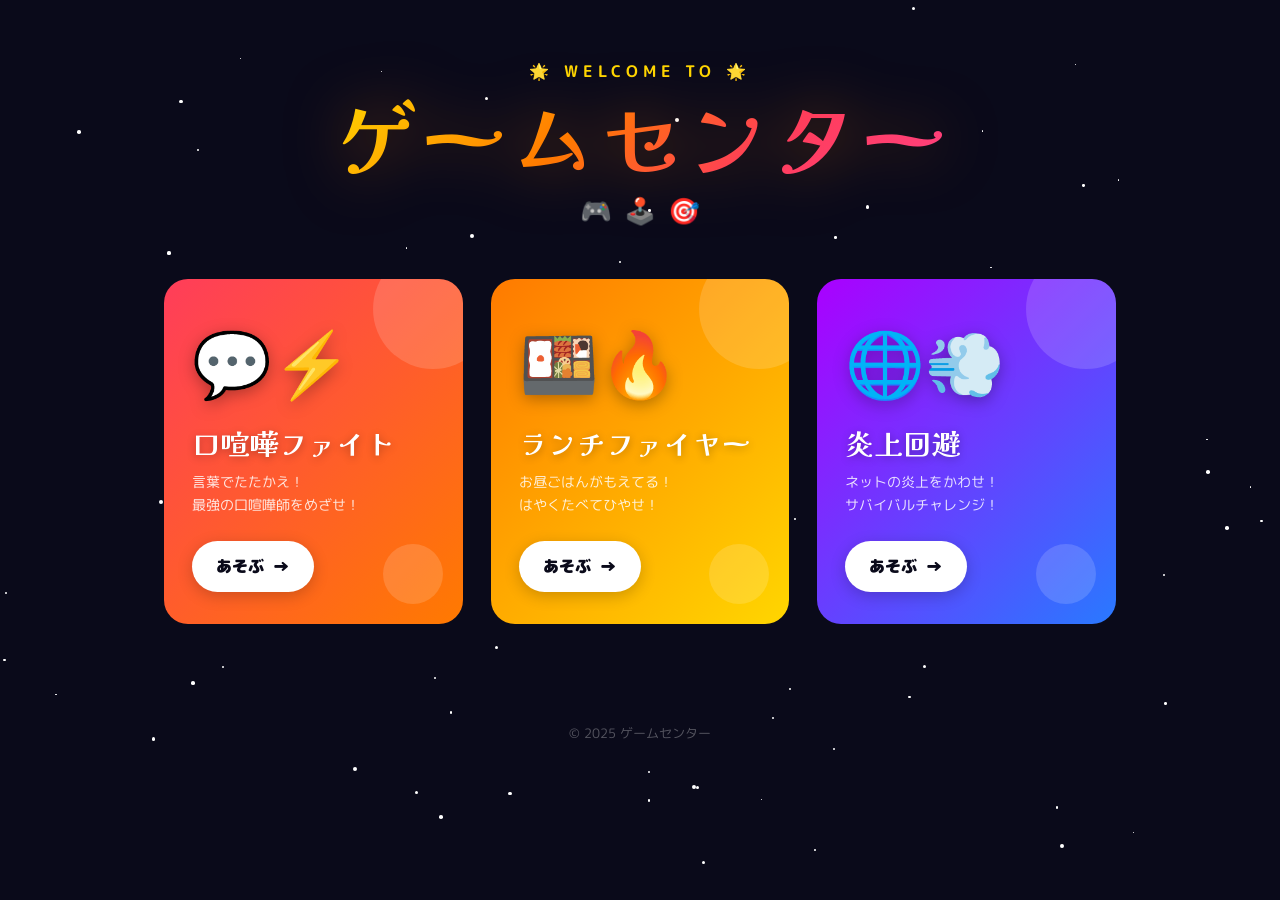
==== index.html @ 389746f2 "Add files via upload" ====
<!DOCTYPE html>
<html lang="ja">
<head>
  <meta charset="UTF-8">
  <meta name="viewport" content="width=device-width, initial-scale=1.0">
  <title>ゲームセンター🎮</title>
  <link href="https://fonts.googleapis.com/css2?family=Kaisei+Decol:wght@700&family=M+PLUS+Rounded+1c:wght@400;700;900&display=swap" rel="stylesheet">
  <style>
    :root {
      --red: #FF3D5A;
      --orange: #FF7A00;
      --yellow: #FFD600;
      --green: #00C853;
      --blue: #2979FF;
      --purple: #AA00FF;
      --pink: #FF4081;
    }

    * { margin: 0; padding: 0; box-sizing: border-box; }

    body {
      font-family: 'M PLUS Rounded 1c', sans-serif;
      background: #0a0a1a;
      min-height: 100vh;
      overflow-x: hidden;
      cursor: default;
    }

    /* 背景の星 */
    .stars {
      position: fixed;
      inset: 0;
      pointer-events: none;
      z-index: 0;
    }
    .star {
      position: absolute;
      border-radius: 50%;
      background: white;
      animation: twinkle var(--d) infinite ease-in-out alternate;
    }
    @keyframes twinkle {
      from { opacity: 0.1; transform: scale(0.8); }
      to   { opacity: 0.9; transform: scale(1.2); }
    }

    /* ヘッダー */
    header {
      position: relative;
      z-index: 10;
      text-align: center;
      padding: 60px 20px 30px;
    }

    .title-wrap {
      display: inline-block;
      position: relative;
    }

    .title-sub {
      font-size: 1rem;
      font-weight: 700;
      letter-spacing: 0.3em;
      color: var(--yellow);
      text-transform: uppercase;
      margin-bottom: 8px;
      animation: fadeDown 0.6s ease both;
    }

    h1 {
      font-family: 'Kaisei Decol', serif;
      font-size: clamp(2.8rem, 8vw, 5.5rem);
      line-height: 1;
      background: linear-gradient(135deg, var(--yellow) 0%, var(--orange) 40%, var(--red) 70%, var(--pink) 100%);
      -webkit-background-clip: text;
      -webkit-text-fill-color: transparent;
      background-clip: text;
      filter: drop-shadow(0 0 30px rgba(255, 122, 0, 0.5));
      animation: fadeDown 0.6s 0.1s ease both;
    }

    .title-deco {
      display: flex;
      align-items: center;
      justify-content: center;
      gap: 12px;
      margin-top: 12px;
      animation: fadeDown 0.6s 0.2s ease both;
    }
    .title-deco span {
      font-size: 1.6rem;
      animation: bounce 1.5s infinite ease-in-out;
    }
    .title-deco span:nth-child(2) { animation-delay: 0.2s; }
    .title-deco span:nth-child(3) { animation-delay: 0.4s; }

    @keyframes bounce {
      0%, 100% { transform: translateY(0); }
      50% { transform: translateY(-8px); }
    }
    @keyframes fadeDown {
      from { opacity: 0; transform: translateY(-20px); }
      to   { opacity: 1; transform: translateY(0); }
    }

    /* ゲームカード一覧 */
    .games-grid {
      position: relative;
      z-index: 10;
      display: grid;
      grid-template-columns: repeat(auto-fit, minmax(280px, 1fr));
      gap: 28px;
      max-width: 1000px;
      margin: 0 auto;
      padding: 20px 24px 80px;
    }

    .game-card {
      position: relative;
      border-radius: 24px;
      overflow: hidden;
      text-decoration: none;
      display: block;
      transform: translateY(40px);
      opacity: 0;
      animation: cardIn 0.6s ease forwards;
      transition: transform 0.2s ease, box-shadow 0.2s ease;
    }
    .game-card:nth-child(1) { animation-delay: 0.3s; }
    .game-card:nth-child(2) { animation-delay: 0.45s; }
    .game-card:nth-child(3) { animation-delay: 0.6s; }

    @keyframes cardIn {
      to { opacity: 1; transform: translateY(0); }
    }

    .game-card:hover {
      transform: translateY(-6px) scale(1.02);
      box-shadow: 0 20px 60px rgba(0,0,0,0.5);
    }
    .game-card:active {
      transform: scale(0.97);
    }

    .card-bg {
      position: absolute;
      inset: 0;
      z-index: 0;
      transition: opacity 0.3s;
    }
    .game-card:hover .card-bg {
      opacity: 0.85;
    }

    /* カード1: 口喧嘩ファイト */
    .card-1 .card-bg {
      background: linear-gradient(135deg, #FF3D5A 0%, #FF7A00 100%);
    }
    /* カード2: ランチファイヤー */
    .card-2 .card-bg {
      background: linear-gradient(135deg, #FF7A00 0%, #FFD600 100%);
    }
    /* カード3: 炎上回避 */
    .card-3 .card-bg {
      background: linear-gradient(135deg, #AA00FF 0%, #2979FF 100%);
    }

    .card-inner {
      position: relative;
      z-index: 1;
      padding: 36px 28px 32px;
    }

    .card-emoji {
      font-size: 4rem;
      display: block;
      margin-bottom: 16px;
      filter: drop-shadow(0 4px 8px rgba(0,0,0,0.3));
      transition: transform 0.3s ease;
    }
    .game-card:hover .card-emoji {
      transform: scale(1.15) rotate(-5deg);
    }

    .card-title {
      font-family: 'Kaisei Decol', serif;
      font-size: 1.8rem;
      color: white;
      text-shadow: 0 2px 8px rgba(0,0,0,0.3);
      margin-bottom: 10px;
      line-height: 1.2;
    }

    .card-desc {
      font-size: 0.9rem;
      color: rgba(255,255,255,0.85);
      line-height: 1.6;
      margin-bottom: 24px;
    }

    .play-btn {
      display: inline-flex;
      align-items: center;
      gap: 8px;
      background: white;
      color: #0a0a1a;
      font-family: 'M PLUS Rounded 1c', sans-serif;
      font-weight: 900;
      font-size: 1rem;
      padding: 12px 24px;
      border-radius: 50px;
      box-shadow: 0 4px 16px rgba(0,0,0,0.2);
      transition: transform 0.15s, box-shadow 0.15s;
    }
    .game-card:hover .play-btn {
      transform: scale(1.05);
      box-shadow: 0 6px 20px rgba(0,0,0,0.3);
    }
    .play-btn .arrow {
      font-size: 1.1rem;
      transition: transform 0.2s;
    }
    .game-card:hover .play-btn .arrow {
      transform: translateX(4px);
    }

    /* デコレーション図形 */
    .card-deco {
      position: absolute;
      border-radius: 50%;
      opacity: 0.15;
      pointer-events: none;
    }
    .deco-1 { width: 120px; height: 120px; background: white; top: -30px; right: -30px; }
    .deco-2 { width: 60px; height: 60px; background: white; bottom: 20px; right: 20px; }

    /* フッター */
    footer {
      position: relative;
      z-index: 10;
      text-align: center;
      padding: 20px;
      color: rgba(255,255,255,0.3);
      font-size: 0.8rem;
    }
  </style>
</head>
<body>

  <!-- 星の背景 -->
  <div class="stars" id="stars"></div>

  <header>
    <div class="title-wrap">
      <p class="title-sub">🌟 Welcome to 🌟</p>
      <h1>ゲームセンター</h1>
      <div class="title-deco">
        <span>🎮</span>
        <span>🕹️</span>
        <span>🎯</span>
      </div>
    </div>
  </header>

  <main class="games-grid">

    <a href="kuchikenkafight.html" class="game-card card-1">
      <div class="card-bg"></div>
      <div class="card-deco deco-1"></div>
      <div class="card-deco deco-2"></div>
      <div class="card-inner">
        <span class="card-emoji">💬⚡</span>
        <h2 class="card-title">口喧嘩ファイト</h2>
        <p class="card-desc">言葉でたたかえ！<br>最強の口喧嘩師をめざせ！</p>
        <div class="play-btn">あそぶ <span class="arrow">→</span></div>
      </div>
    </a>

    <a href="lunchfire.html" class="game-card card-2">
      <div class="card-bg"></div>
      <div class="card-deco deco-1"></div>
      <div class="card-deco deco-2"></div>
      <div class="card-inner">
        <span class="card-emoji">🍱🔥</span>
        <h2 class="card-title">ランチファイヤー</h2>
        <p class="card-desc">お昼ごはんがもえてる！<br>はやくたべてひやせ！</p>
        <div class="play-btn">あそぶ <span class="arrow">→</span></div>
      </div>
    </a>

    <a href="enjo-kaihi.html" class="game-card card-3">
      <div class="card-bg"></div>
      <div class="card-deco deco-1"></div>
      <div class="card-deco deco-2"></div>
      <div class="card-inner">
        <span class="card-emoji">🌐💨</span>
        <h2 class="card-title">炎上回避</h2>
        <p class="card-desc">ネットの炎上をかわせ！<br>サバイバルチャレンジ！</p>
        <div class="play-btn">あそぶ <span class="arrow">→</span></div>
      </div>
    </a>

  </main>

  <footer>© 2025 ゲームセンター</footer>

  <script>
    // 星を生成
    const starsEl = document.getElementById('stars');
    for (let i = 0; i < 80; i++) {
      const s = document.createElement('div');
      s.className = 'star';
      const size = Math.random() * 3 + 1;
      s.style.cssText = `
        width: ${size}px;
        height: ${size}px;
        top: ${Math.random() * 100}%;
        left: ${Math.random() * 100}%;
        --d: ${Math.random() * 3 + 1.5}s;
        animation-delay: ${Math.random() * 3}s;
      `;
      starsEl.appendChild(s);
    }
  </script>
</body>
</html>
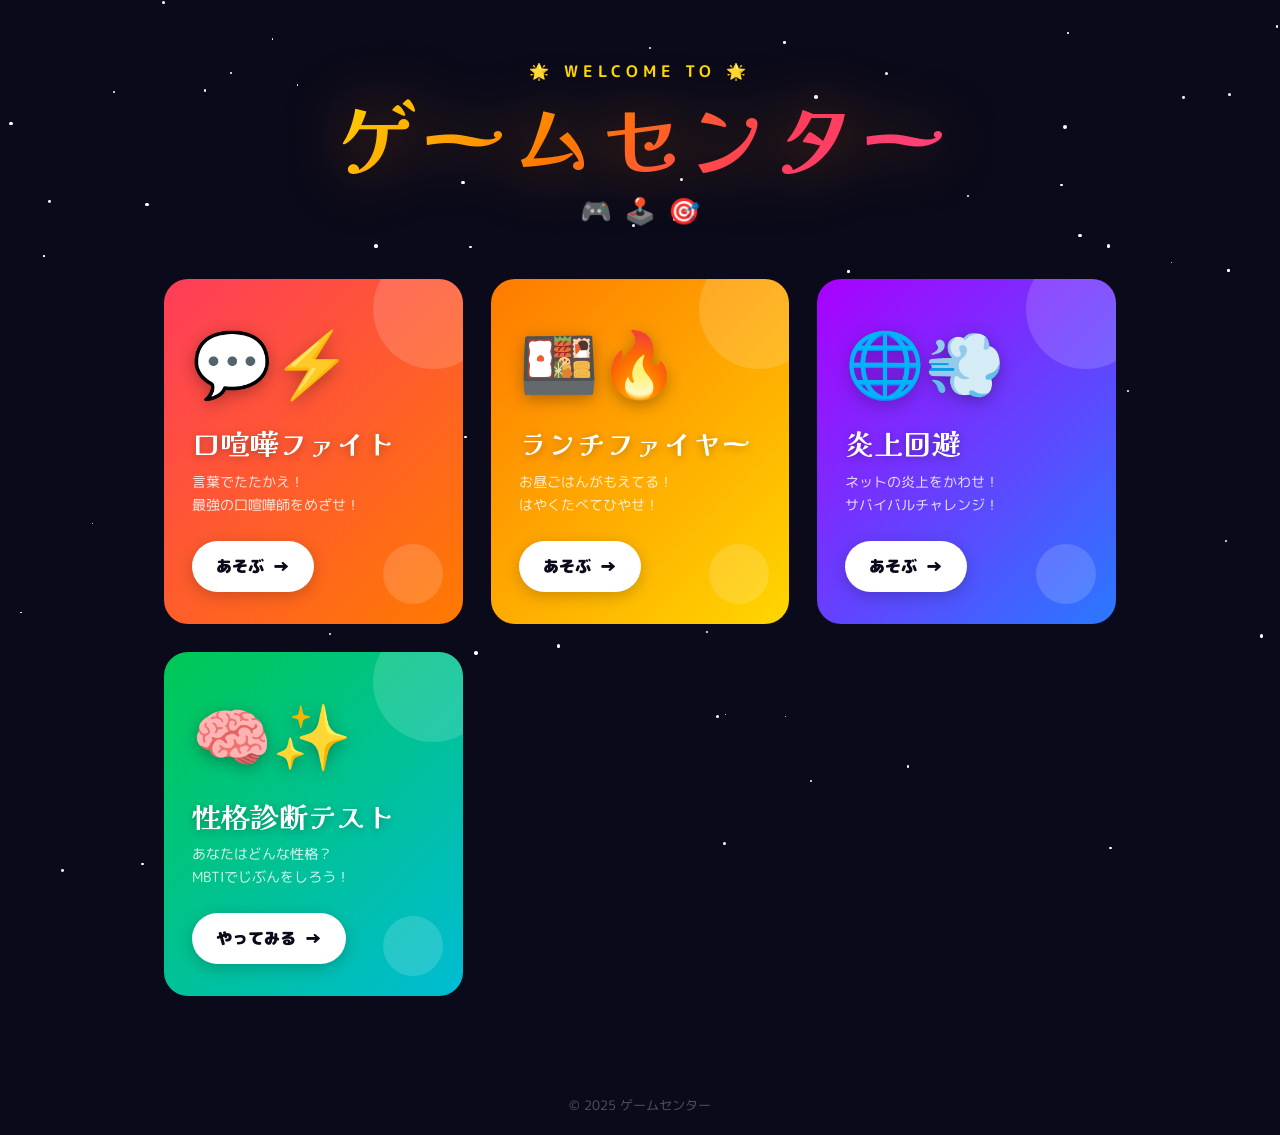
==== commit 7881bf8b: "Add files via upload" ====
--- a/index.html
+++ b/index.html
@@ -129,6 +129,7 @@
     .game-card:nth-child(1) { animation-delay: 0.3s; }
     .game-card:nth-child(2) { animation-delay: 0.45s; }
     .game-card:nth-child(3) { animation-delay: 0.6s; }
+    .game-card:nth-child(4) { animation-delay: 0.75s; }
 
     @keyframes cardIn {
       to { opacity: 1; transform: translateY(0); }
@@ -163,6 +164,10 @@
     /* カード3: 炎上回避 */
     .card-3 .card-bg {
       background: linear-gradient(135deg, #AA00FF 0%, #2979FF 100%);
+    }
+    /* カード4: 性格診断 */
+    .card-4 .card-bg {
+      background: linear-gradient(135deg, #00C853 0%, #00BCD4 100%);
     }
 
     .card-inner {
@@ -297,6 +302,18 @@
         <h2 class="card-title">炎上回避</h2>
         <p class="card-desc">ネットの炎上をかわせ！<br>サバイバルチャレンジ！</p>
         <div class="play-btn">あそぶ <span class="arrow">→</span></div>
+      </div>
+    </a>
+
+    <a href="mbti-diagnosis.html" class="game-card card-4">
+      <div class="card-bg"></div>
+      <div class="card-deco deco-1"></div>
+      <div class="card-deco deco-2"></div>
+      <div class="card-inner">
+        <span class="card-emoji">🧠✨</span>
+        <h2 class="card-title">性格診断テスト</h2>
+        <p class="card-desc">あなたはどんな性格？<br>MBTIでじぶんをしろう！</p>
+        <div class="play-btn">やってみる <span class="arrow">→</span></div>
       </div>
     </a>
 
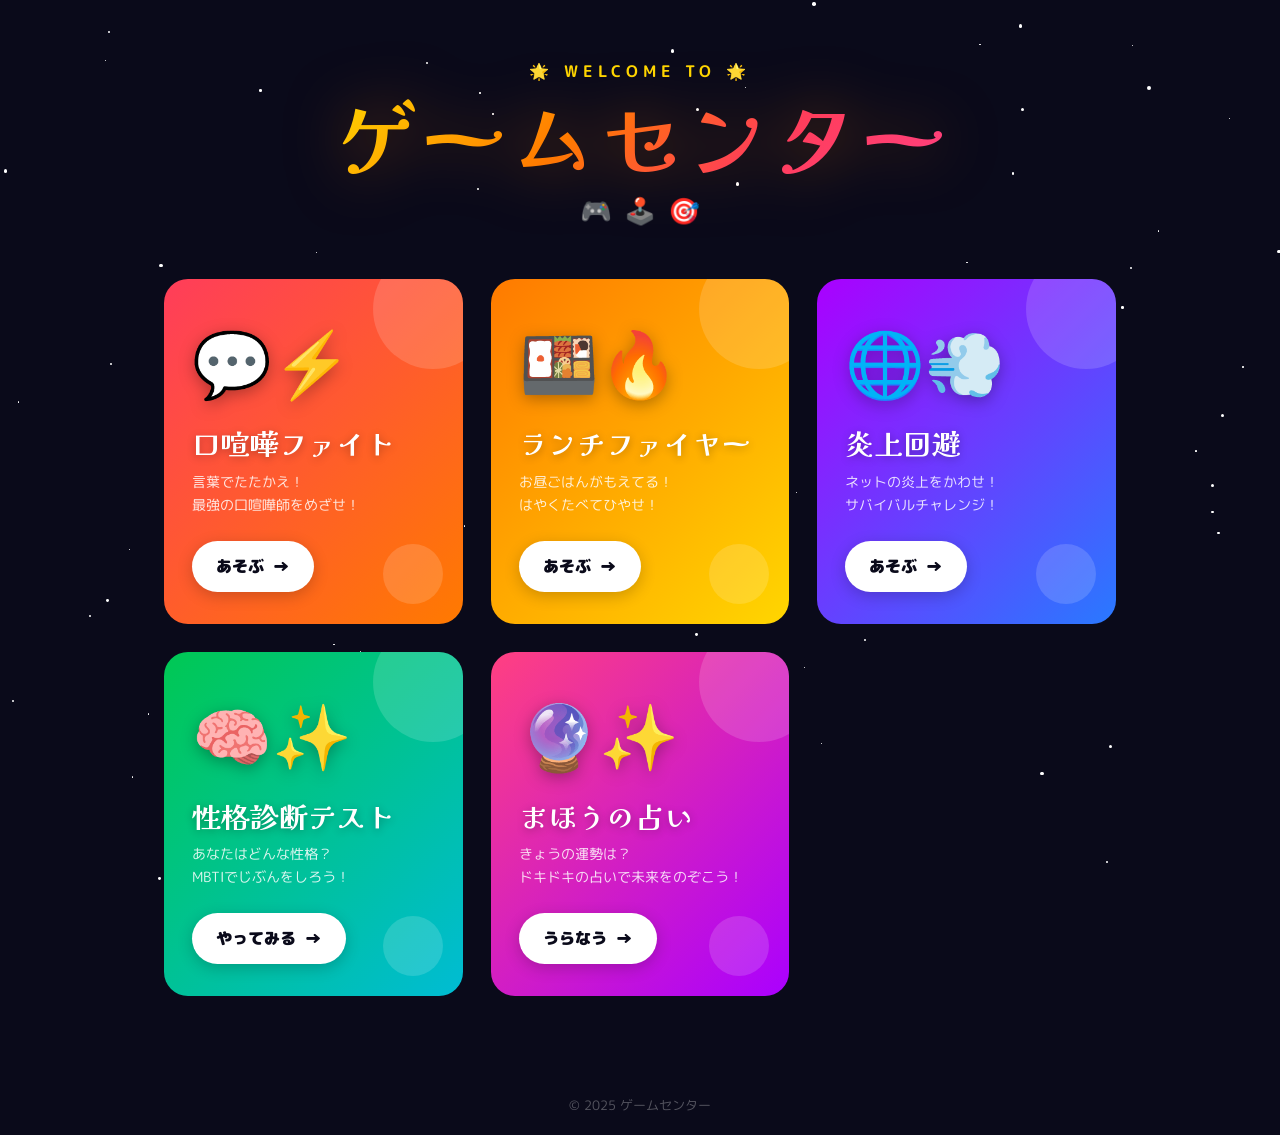
==== commit 8813bb02: "Add files via upload" ====
--- a/index.html
+++ b/index.html
@@ -130,6 +130,7 @@
     .game-card:nth-child(2) { animation-delay: 0.45s; }
     .game-card:nth-child(3) { animation-delay: 0.6s; }
     .game-card:nth-child(4) { animation-delay: 0.75s; }
+    .game-card:nth-child(5) { animation-delay: 0.9s; }
 
     @keyframes cardIn {
       to { opacity: 1; transform: translateY(0); }
@@ -168,6 +169,10 @@
     /* カード4: 性格診断 */
     .card-4 .card-bg {
       background: linear-gradient(135deg, #00C853 0%, #00BCD4 100%);
+    }
+    /* カード5: 占い */
+    .card-5 .card-bg {
+      background: linear-gradient(135deg, #FF4081 0%, #AA00FF 100%);
     }
 
     .card-inner {
@@ -252,7 +257,6 @@
 </head>
 <body>
 
-  <!-- 星の背景 -->
   <div class="stars" id="stars"></div>
 
   <header>
@@ -314,6 +318,18 @@
         <h2 class="card-title">性格診断テスト</h2>
         <p class="card-desc">あなたはどんな性格？<br>MBTIでじぶんをしろう！</p>
         <div class="play-btn">やってみる <span class="arrow">→</span></div>
+      </div>
+    </a>
+
+    <a href="fortune/index.html" class="game-card card-5">
+      <div class="card-bg"></div>
+      <div class="card-deco deco-1"></div>
+      <div class="card-deco deco-2"></div>
+      <div class="card-inner">
+        <span class="card-emoji">🔮✨</span>
+        <h2 class="card-title">まほうの占い</h2>
+        <p class="card-desc">きょうの運勢は？<br>ドキドキの占いで未来をのぞこう！</p>
+        <div class="play-btn">うらなう <span class="arrow">→</span></div>
       </div>
     </a>
 
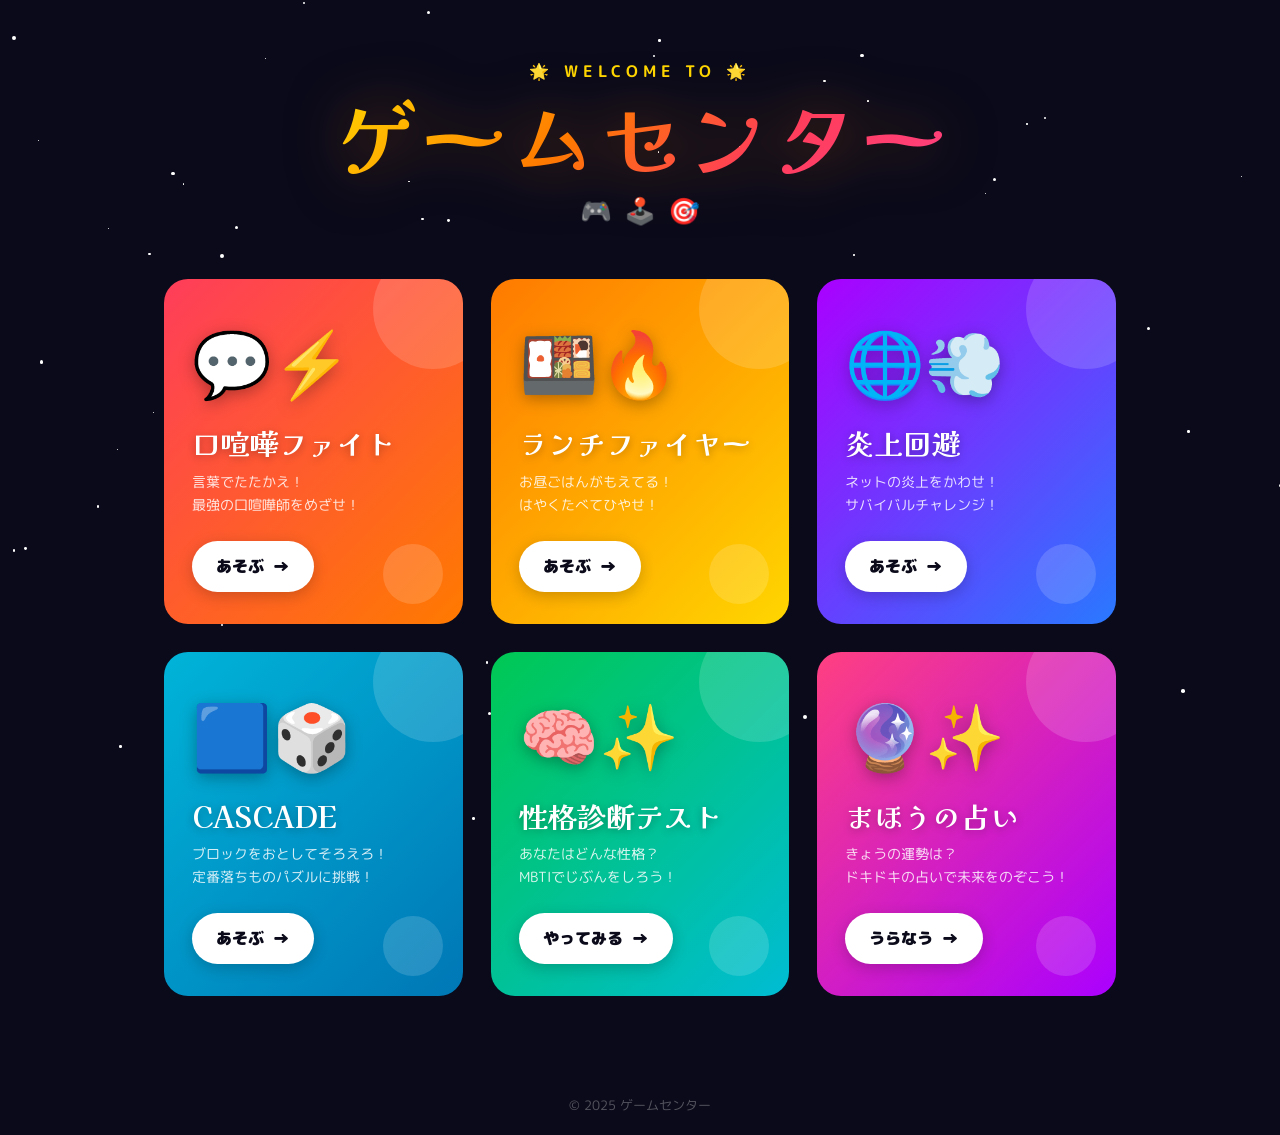
==== commit f58452c6: "Add files via upload" ====
--- a/index.html
+++ b/index.html
@@ -131,6 +131,7 @@
     .game-card:nth-child(3) { animation-delay: 0.6s; }
     .game-card:nth-child(4) { animation-delay: 0.75s; }
     .game-card:nth-child(5) { animation-delay: 0.9s; }
+    .game-card:nth-child(6) { animation-delay: 1.05s; }
 
     @keyframes cardIn {
       to { opacity: 1; transform: translateY(0); }
@@ -166,12 +167,16 @@
     .card-3 .card-bg {
       background: linear-gradient(135deg, #AA00FF 0%, #2979FF 100%);
     }
-    /* カード4: 性格診断 */
+    /* カード4: CASCADE */
     .card-4 .card-bg {
+      background: linear-gradient(135deg, #00B4D8 0%, #0077B6 100%);
+    }
+    /* カード5: 性格診断 */
+    .card-5 .card-bg {
       background: linear-gradient(135deg, #00C853 0%, #00BCD4 100%);
     }
-    /* カード5: 占い */
-    .card-5 .card-bg {
+    /* カード6: 占い */
+    .card-6 .card-bg {
       background: linear-gradient(135deg, #FF4081 0%, #AA00FF 100%);
     }
 
@@ -309,7 +314,19 @@
       </div>
     </a>
 
-    <a href="mbti-diagnosis.html" class="game-card card-4">
+    <a href="CASCADE.html" class="game-card card-4">
+      <div class="card-bg"></div>
+      <div class="card-deco deco-1"></div>
+      <div class="card-deco deco-2"></div>
+      <div class="card-inner">
+        <span class="card-emoji">🟦🎲</span>
+        <h2 class="card-title">CASCADE</h2>
+        <p class="card-desc">ブロックをおとしてそろえろ！<br>定番落ちものパズルに挑戦！</p>
+        <div class="play-btn">あそぶ <span class="arrow">→</span></div>
+      </div>
+    </a>
+
+    <a href="mbti-diagnosis.html" class="game-card card-5">
       <div class="card-bg"></div>
       <div class="card-deco deco-1"></div>
       <div class="card-deco deco-2"></div>
@@ -321,7 +338,7 @@
       </div>
     </a>
 
-    <a href="fortune/index.html" class="game-card card-5">
+    <a href="fortune/index.html" class="game-card card-6">
       <div class="card-bg"></div>
       <div class="card-deco deco-1"></div>
       <div class="card-deco deco-2"></div>
